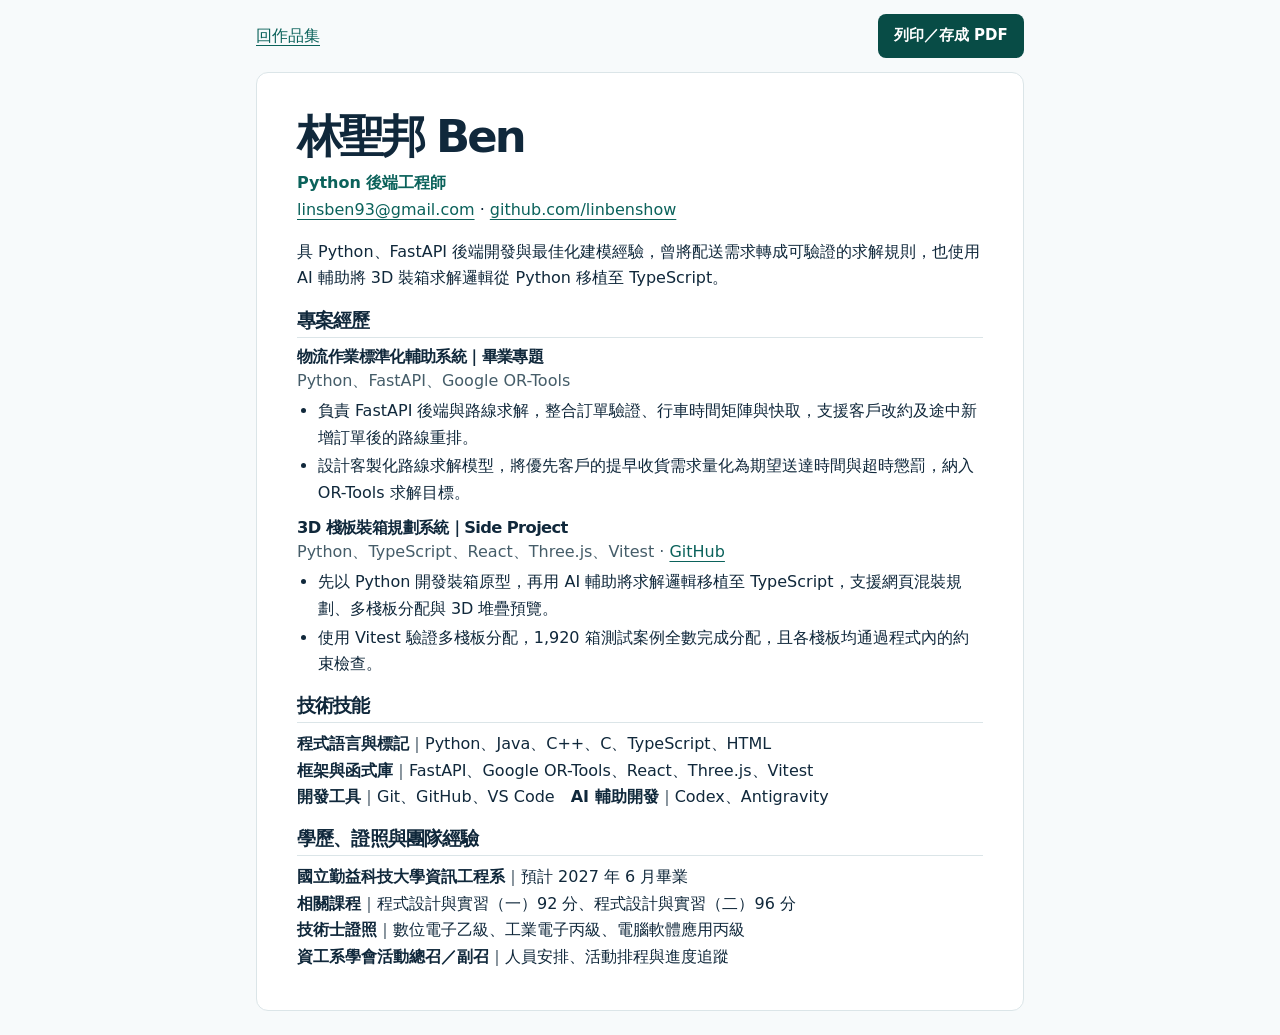
==== resume.html @ 9405531b "Publish first portfolio version" ====
<!doctype html>
<html lang="zh-Hant">
<head>
  <meta charset="utf-8">
  <meta name="viewport" content="width=device-width, initial-scale=1">
  <meta name="description" content="林聖邦 Ben 的公開履歷。">
  <title>林聖邦 Ben｜履歷</title>
  <link rel="stylesheet" href="styles.css">
  <link rel="stylesheet" href="resume.css">
  <script src="resume.js" defer></script>
</head>
<body class="resume-page">
  <nav class="resume-nav" aria-label="履歷操作">
    <a href="index.html">回作品集</a>
    <button type="button" class="button primary" id="print-resume">列印／存成 PDF</button>
  </nav>
  <main class="resume">
    <header>
      <h1>林聖邦 Ben</h1>
      <p class="resume-role">Python 後端工程師</p>
      <p><a href="mailto:linsben93@gmail.com">linsben93@gmail.com</a> · <a href="https://github.com/linbenshow">github.com/linbenshow</a></p>
    </header>
    <p>具 Python、FastAPI 後端開發與最佳化建模經驗，曾將配送需求轉成可驗證的求解規則，也使用 AI 輔助將 3D 裝箱求解邏輯從 Python 移植至 TypeScript。</p>
    <section aria-labelledby="experience">
      <h2 id="experience">專案經歷</h2>
      <h3>物流作業標準化輔助系統｜畢業專題</h3>
      <p class="stack">Python、FastAPI、Google OR-Tools</p>
      <ul>
        <li>負責 FastAPI 後端與路線求解，整合訂單驗證、行車時間矩陣與快取，支援客戶改約及途中新增訂單後的路線重排。</li>
        <li>設計客製化路線求解模型，將優先客戶的提早收貨需求量化為期望送達時間與超時懲罰，納入 OR-Tools 求解目標。</li>
      </ul>
      <h3>3D 棧板裝箱規劃系統｜Side Project</h3>
      <p class="stack">Python、TypeScript、React、Three.js、Vitest · <a href="https://github.com/linbenshow/pallet-packing-3d">GitHub</a></p>
      <ul>
        <li>先以 Python 開發裝箱原型，再用 AI 輔助將求解邏輯移植至 TypeScript，支援網頁混裝規劃、多棧板分配與 3D 堆疊預覽。</li>
        <li>使用 Vitest 驗證多棧板分配，1,920 箱測試案例全數完成分配，且各棧板均通過程式內的約束檢查。</li>
      </ul>
    </section>
    <section aria-labelledby="skills">
      <h2 id="skills">技術技能</h2>
      <p><strong>程式語言與標記</strong>｜Python、Java、C++、C、TypeScript、HTML</p>
      <p><strong>框架與函式庫</strong>｜FastAPI、Google OR-Tools、React、Three.js、Vitest</p>
      <p><strong>開發工具</strong>｜Git、GitHub、VS Code　<strong>AI 輔助開發</strong>｜Codex、Antigravity</p>
    </section>
    <section aria-labelledby="education">
      <h2 id="education">學歷、證照與團隊經驗</h2>
      <p><strong>國立勤益科技大學資訊工程系</strong>｜預計 2027 年 6 月畢業</p>
      <p><strong>相關課程</strong>｜程式設計與實習（一）92 分、程式設計與實習（二）96 分</p>
      <p><strong>技術士證照</strong>｜數位電子乙級、工業電子丙級、電腦軟體應用丙級</p>
      <p><strong>資工系學會活動總召／副召</strong>｜人員安排、活動排程與進度追蹤</p>
    </section>
  </main>
</body>
</html>
---- styles.css ----
:root {
  color-scheme: light;
  --ink: #10283b;
  --muted: #455d69;
  --accent: #0b625b;
  --accent-dark: #084c46;
  --line: #dbe5e8;
  --paper: #f7fafb;
  --white: #fff;
  --font: "Segoe UI", "Noto Sans TC", "Microsoft JhengHei", "PingFang TC", system-ui, sans-serif;
}

*, *::before, *::after { box-sizing: border-box; }
html { scroll-padding-top: 1rem; }
body { margin: 0; background: var(--paper); color: var(--ink); font: 1rem/1.65 var(--font); }
a { color: var(--accent); text-underline-offset: .22em; }
a:focus-visible, summary:focus-visible { outline: 3px solid #16897c; outline-offset: 4px; }
figure, h1, h2, h3, p, ol, ul, dl, dd { margin: 0; }
.shell { width: min(70rem, calc(100% - 4rem)); margin-inline: auto; }
.sr-only, .skip:not(:focus) { position: absolute; width: 1px; height: 1px; overflow: hidden; clip-path: inset(50%); white-space: nowrap; }
.skip:focus { position: fixed; z-index: 2; inset: .75rem auto auto .75rem; padding: .5rem 1rem; background: var(--white); }

.site-header { border-bottom: 1px solid var(--line); }
.site-nav { min-height: 4.4rem; display: flex; align-items: center; justify-content: space-between; gap: 1rem; }
.wordmark { color: var(--ink); text-decoration: none; font-weight: 800; letter-spacing: .04em; }
.wordmark span { margin-inline-start: .24rem; color: var(--accent); }
.site-nav nav { display: flex; gap: clamp(1rem, 3vw, 2.2rem); }
.site-nav nav a, footer a { color: var(--muted); font-size: .9375rem; text-decoration: none; }
.site-nav nav a:hover, footer a:hover { text-decoration: underline; }

.hero { display: grid; grid-template-columns: 1.21fr 1fr; align-items: center; gap: clamp(2rem, 6vw, 5rem); padding-block: clamp(3rem, 7vw, 6.4rem); }
.eyebrow, .project-type { color: var(--accent); font-size: .875rem; font-weight: 750; letter-spacing: .07em; }
.eyebrow span { display: inline-block; width: 1.4rem; height: 2px; margin: 0 .55rem .25rem 0; background: #1d9e8e; }
h1 { margin-block: .65rem 1.1rem; font-size: clamp(3.1rem, 7vw, 5.9rem); line-height: 1.08; letter-spacing: -.065em; }
.hero-name { margin-left: .22em; color: var(--accent); font-size: .55em; letter-spacing: -.07em; }
.intro { max-width: 30rem; color: var(--muted); font-size: clamp(1rem, 2vw, 1.125rem); line-height: 1.8; }
.actions { display: flex; flex-wrap: wrap; gap: .7rem 1rem; align-items: center; margin-top: 1.6rem; }
.button { display: inline-flex; align-items: center; justify-content: center; min-height: 2.8rem; padding: .55rem .95rem; border: 1px solid transparent; border-radius: .5rem; font-weight: 700; text-decoration: none; font-size: .9375rem; }
.primary { background: var(--accent-dark); color: var(--white); }
.primary:hover { background: #123e39; }
.secondary { color: var(--ink); background: var(--white); border-color: #cbdadd; }
.secondary:hover { background: #eaf4f2; border-color: #8ab8b1; }
.text-link { font-weight: 700; font-size: .9375rem; }

.flow-card { padding: clamp(1.35rem, 3.3vw, 2.2rem); background: #102a3b; color: #f3fafb; border-radius: 1.25rem; box-shadow: 0 16px 36px #102a3b1c; }
.flow-card figcaption { color: #a5e9db; font-weight: 700; letter-spacing: .05em; font-size: .875rem; padding-bottom: .8rem; border-bottom: 1px solid #ffffff2d; }
.flow { list-style: none; padding: .95rem 0 0; }
.flow li { display: grid; align-items: start; grid-template-columns: 1.15rem 1fr; gap: .75rem; position: relative; padding-bottom: .85rem; }
.flow li:last-child { padding-bottom: 0; }
.flow li:not(:last-child)::after { content: ""; position: absolute; left: .34rem; top: 1.32rem; height: calc(100% - 1.12rem); border-left: 1px dashed #78c7b7; }
.flow-node { display: block; width: .75rem; height: .75rem; border: 2px solid #98f0dd; border-radius: 50%; margin-top: .45rem; background: #204b50; }
.flow li:last-child .flow-node { background: #98f0dd; }
.flow strong, .flow small { display: block; }
.flow small { color: #c1d4dc; font-size: .875rem; }

.section { padding-block: 2.7rem; }
.section-heading { border-bottom: 1px solid var(--line); padding-bottom: .75rem; margin-bottom: 1.2rem; }
h2 { font-size: clamp(1.65rem, 3.6vw, 2.28rem); letter-spacing: -.045em; line-height: 1.3; }
h3 { font-size: clamp(1.3rem, 2.7vw, 1.85rem); letter-spacing: -.038em; line-height: 1.35; }
.project { display: grid; grid-template-columns: 1fr 1.07fr; gap: clamp(1.5rem, 4vw, 3rem); padding: clamp(1.2rem, 3vw, 2rem); align-items: center; background: var(--white); border: 1px solid var(--line); border-radius: 1.15rem; }
.project + .project { margin-top: 1rem; }
.project-type { margin-bottom: .45rem; }
.project-copy { grid-column: 2; grid-row: 1; min-width: 0; }
.project-copy > p:not(.project-type), details p { margin-top: .68rem; color: var(--muted); }
.project-copy p strong { color: var(--ink); }
.tags { display: flex; flex-wrap: wrap; gap: .35rem; list-style: none; padding: 0; margin: .75rem 0 .95rem; }
.tags li { border-radius: .25rem; padding: .12rem .5rem; background: #eaf3f3; color: #164e48; font-size: .875rem; }
details { margin-top: .9rem; }
summary { width: fit-content; cursor: pointer; color: var(--accent); font-weight: 700; font-size: .9375rem; }
.project-visual { grid-column: 1; grid-row: 1; border-radius: .85rem; min-width: 0; }
.project-visual figcaption { font-size: .875rem; font-weight: 700; }
.comparison { padding: clamp(1.15rem, 3vw, 1.7rem); color: #1f5452; background: #eaf5f3; border: 1px solid #d1e7e3; }
.metric { display: grid; gap: .15rem; margin: .8rem 0 1.15rem; }
.metric strong { color: var(--ink); font-size: clamp(1.5rem, 3.4vw, 2.3rem); letter-spacing: -.055em; line-height: 1.35; }
.metric strong span[aria-hidden] { color: #26766b; }
.metric > span { font-size: .875rem; }
.bar-row { display: grid; grid-template-columns: 5.35rem 1fr 4.7rem; align-items: center; gap: .5rem; margin-block: .5rem; font-size: .875rem; }
.bar-row strong { white-space: nowrap; text-align: right; }
.bar-track { height: .62rem; border-radius: 2rem; background: #d6e8e5; }
.bar { height: 100%; border-radius: inherit; }
.original { width: 82.75%; background: #80a8a4; }
.updated { width: 94.25%; background: #26766b; }
.pallet-figure { padding: .95rem 1.1rem; background: #132f44; color: #d8eaf1; }
.pallet-figure canvas, .pallet-figure img { width: 100%; height: auto; display: block; border-radius: .4rem; }
.pallet-figure figcaption { margin-top: .4rem; }
.project-links { margin-top: 1.05rem; }

.background { margin-top: 1.25rem; background: #edf4f6; }
.about-grid { display: grid; grid-template-columns: 1.1fr .9fr; gap: clamp(1.5rem, 5vw, 4.5rem); }
.about-grid h3 { font-size: 1.25rem; margin-bottom: .7rem; }
.skills > div { display: grid; grid-template-columns: 8.75rem 1fr; gap: .4rem; padding: .45rem 0; border-bottom: 1px solid #d8e5e9; }
.skills dt { font-weight: 650; }
.skills dd, .credentials p { color: var(--muted); }
.credentials p + p { margin-top: .65rem; }
.credentials strong { color: var(--ink); }
.contact { display: flex; align-items: center; justify-content: space-between; gap: 1rem; }
.contact .actions { margin-top: 0; }
.email { display: inline-block; margin-top: .4rem; overflow-wrap: anywhere; }
footer { border-top: 1px solid var(--line); }
.footer-inner { display: flex; justify-content: space-between; gap: 1rem; padding-block: 1rem; color: var(--muted); font-size: .9375rem; }

@media (max-width: 52rem) {
  .shell { width: min(100% - 2.25rem, 70rem); }
  .hero { gap: 1.5rem; }
  .project { grid-template-columns: 1fr 1fr; gap: 1.2rem; }
  .bar-row { grid-template-columns: 1fr auto; }
  .bar-track { grid-column: 1 / -1; grid-row: 2; }
}
@media (max-width: 42rem) {
  .hero, .project, .about-grid { grid-template-columns: 1fr; }
  .hero { padding-block: 2.5rem 1rem; }
  .section { padding-block: 2rem; }
  .project-copy { grid-column: 1; grid-row: 1; }
  .project-visual { grid-row: 2; }
  .bar-row { grid-template-columns: 5.35rem 1fr 4.7rem; }
  .bar-track { grid-column: auto; grid-row: auto; }
  .contact { align-items: flex-start; flex-direction: column; }
}
@media (max-width: 25rem) {
  .shell { width: calc(100% - 1.5rem); }
  .site-nav nav { gap: .75rem; }
  .bar-row { grid-template-columns: 1fr auto; }
  .bar-track { grid-column: 1 / -1; grid-row: 2; }
  .skills > div { grid-template-columns: 1fr; }
}
---- resume.css ----
.resume-nav, .resume { width: min(48rem, calc(100% - 2rem)); margin-inline: auto; }
.resume-nav { display: flex; align-items: center; justify-content: space-between; gap: .8rem; padding-block: .85rem; }
.resume-nav button { cursor: pointer; font-family: inherit; }
.resume { padding: clamp(1rem, 5vw, 2.5rem); margin-bottom: 1.5rem; background: white; border: 1px solid var(--line); border-radius: .75rem; }
.resume header { margin-bottom: 1rem; }
.resume h1 { margin: 0 0 .2em; font-size: clamp(2rem, 6vw, 2.8rem); }
.resume-role { font-weight: 750; color: var(--accent); }
.resume section { margin-top: 1.05rem; }
.resume h2 { padding-bottom: .2rem; border-bottom: 1px solid var(--line); font-size: 1.2rem; margin-bottom: .5rem; }
.resume h3 { font-size: 1.02rem; }
.resume ul { padding-left: 1.3rem; margin: .25rem 0 .68rem; }
.resume li + li { margin-top: .15rem; }
.resume .stack { color: var(--muted); }
.resume a { overflow-wrap: anywhere; }

@page { size: A4; margin: 14mm 16mm; }
@media print {
  .resume-page { background: white; color: #151d22; font-size: 10pt; line-height: 1.55; }
  .resume-nav { display: none; }
  .resume { width: auto; margin: 0; padding: 0; border: none; border-radius: 0; }
  .resume h1 { font-size: 26pt; }
  .resume h2 { font-size: 13pt; }
  .resume h3 { font-size: 11pt; }
  .resume section { break-inside: avoid; }
  .resume a { text-decoration: none; }
}
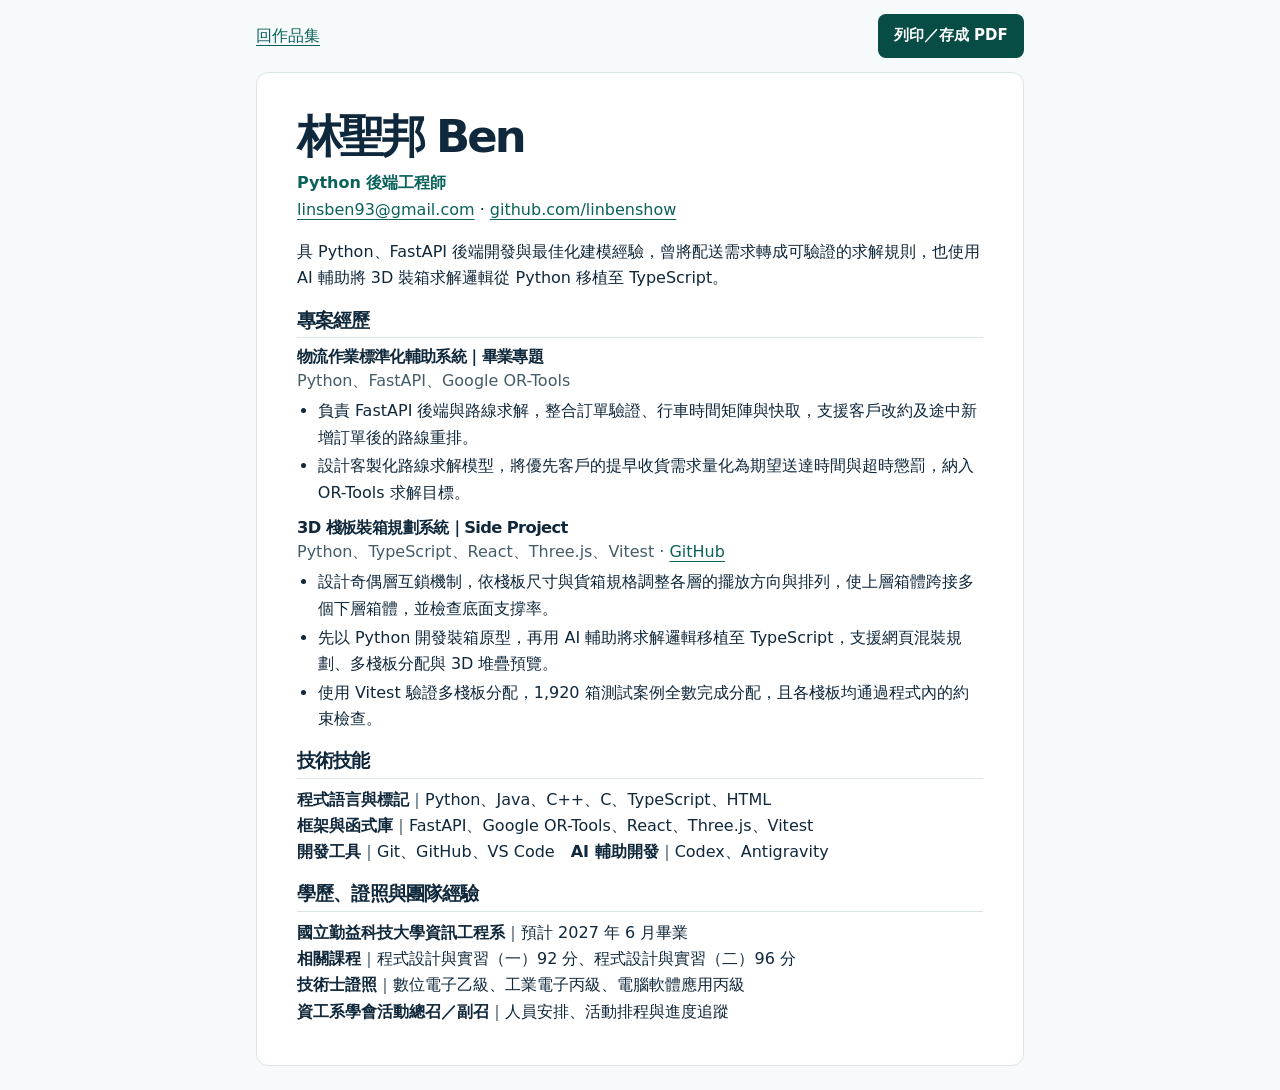
==== commit 588c6675: "Highlight pallet interlocking design" ====
--- a/resume.html
+++ b/resume.html
@@ -32,6 +32,7 @@
       <h3>3D 棧板裝箱規劃系統｜Side Project</h3>
       <p class="stack">Python、TypeScript、React、Three.js、Vitest · <a href="https://github.com/linbenshow/pallet-packing-3d">GitHub</a></p>
       <ul>
+        <li>設計奇偶層互鎖機制，依棧板尺寸與貨箱規格調整各層的擺放方向與排列，使上層箱體跨接多個下層箱體，並檢查底面支撐率。</li>
         <li>先以 Python 開發裝箱原型，再用 AI 輔助將求解邏輯移植至 TypeScript，支援網頁混裝規劃、多棧板分配與 3D 堆疊預覽。</li>
         <li>使用 Vitest 驗證多棧板分配，1,920 箱測試案例全數完成分配，且各棧板均通過程式內的約束檢查。</li>
       </ul>
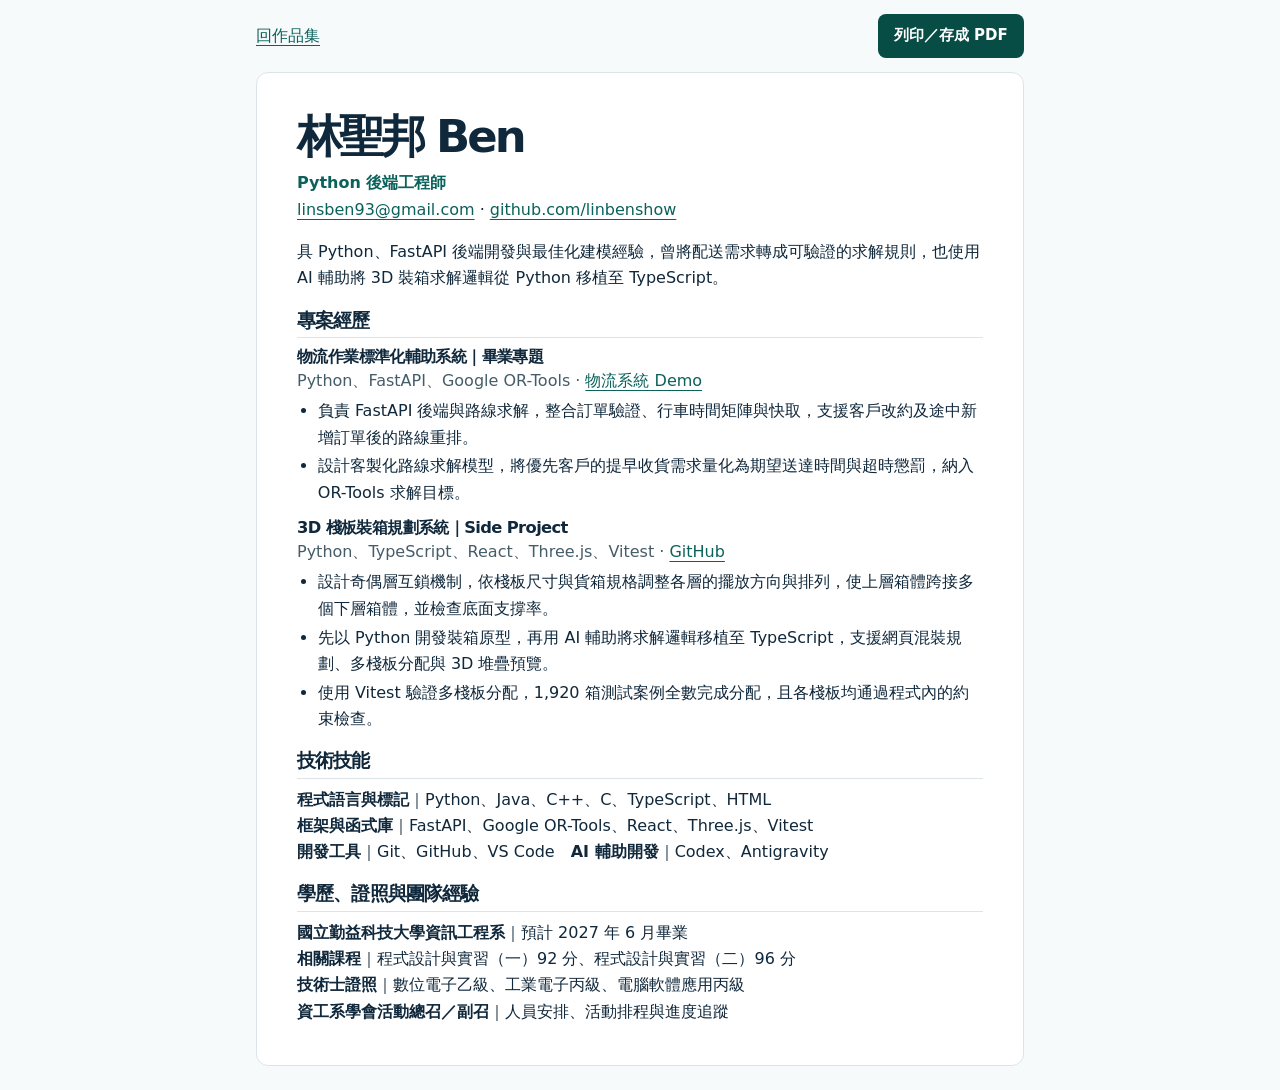
==== commit 2c4af71d: "Link the logistics system demo" ====
--- a/resume.html
+++ b/resume.html
@@ -24,7 +24,7 @@
     <section aria-labelledby="experience">
       <h2 id="experience">專案經歷</h2>
       <h3>物流作業標準化輔助系統｜畢業專題</h3>
-      <p class="stack">Python、FastAPI、Google OR-Tools</p>
+      <p class="stack">Python、FastAPI、Google OR-Tools · <a href="https://tsptw-staticsite.onrender.com/">物流系統 Demo</a></p>
       <ul>
         <li>負責 FastAPI 後端與路線求解，整合訂單驗證、行車時間矩陣與快取，支援客戶改約及途中新增訂單後的路線重排。</li>
         <li>設計客製化路線求解模型，將優先客戶的提早收貨需求量化為期望送達時間與超時懲罰，納入 OR-Tools 求解目標。</li>
